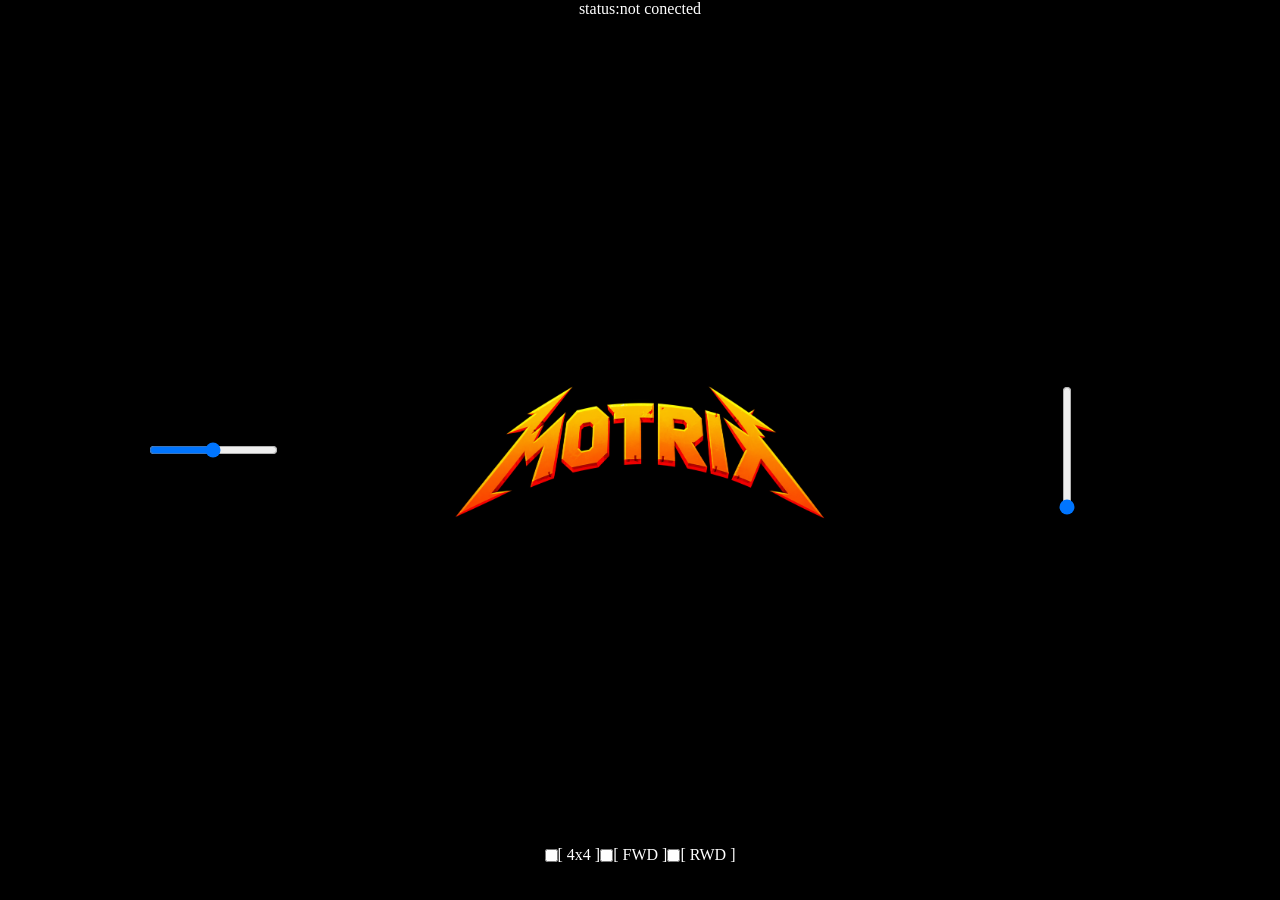
==== index.html @ ee0f8eaa "interface creation" ====
<!DOCTYPE html>
<html lang="en">

<head>
    <meta charset="UTF-8">
    <meta name="viewport" content="width=device-width, initial-scale=1.0">

    <link rel="stylesheet" href="./style.css">
    <link rel="icon" href="./images/favicon.png">

    <title>Motrix</title>
</head>

<body>

    <main>

        <div class="status">

            <span id="statusSpan">status:</span>
            <span id="conectionStatus">not conected</span>

        </div>

        <div class="steeringDiv">

            <input type="range" id="steering" min="-100" max="100" value="0">

        </div>

        <div class="logoDiv">

            <img id="logo" src="./images/motrix.png">

        </div>

        <div class="throttleDiv">

            <input type="range" id="throttle" min="-100" max="100" value="-100">

        </div>

        <div class="tractionDiv">

            <input type="checkbox" id="drive4x4">
            <label for="drive4x4">[ 4x4 ]</label>

            <input type="checkbox" id="driveFWD">
            <label for="driveFWD">[ FWD ]</label>

            <input type="checkbox" id="driveRWD">
            <label for="driveRWD">[ RWD ]</label>

        </div>

    </main>

</body>

</html>
---- style.css ----
* {
    margin: 0;
    padding: 0;
    box-sizing: border-box;
}

body {
    background-color: black;
    color: white;

    width: 100vw;
    height: 100vh;
}

main {
    width: 100%;
    height: 100%;

    display: grid;

    grid-template-columns: 1fr 1fr 1fr;
    grid-template-rows: 10% 80% 10%;
}

/* STATUS */

.status {
    grid-column: 1 / 4;
    grid-row: 1;

    display: flex;
    justify-content: center;
    align-items: flex-start;
}

/* STEERING */

.steeringDiv {
    grid-column: 1;
    grid-row: 2;
}

/* LOGO */

.logoDiv {
    grid-column: 2;
    grid-row: 2;
}

#logo {
    width: 90%;
    height: auto;
}

/* THROTTLE */

.throttleDiv {
    grid-column: 3;
    grid-row: 2;
}

#throttle {
    writing-mode: vertical-lr;
    direction: rtl;
}

/* TRAÇÃO */

.tractionDiv {
    grid-column: 1 / 4;
    grid-row: 3;
}

/* CENTRALIZAÇÃO */

.steeringDiv,
.logoDiv,
.throttleDiv,
.tractionDiv {
    display: flex;
    justify-content: center;
    align-items: center;
}
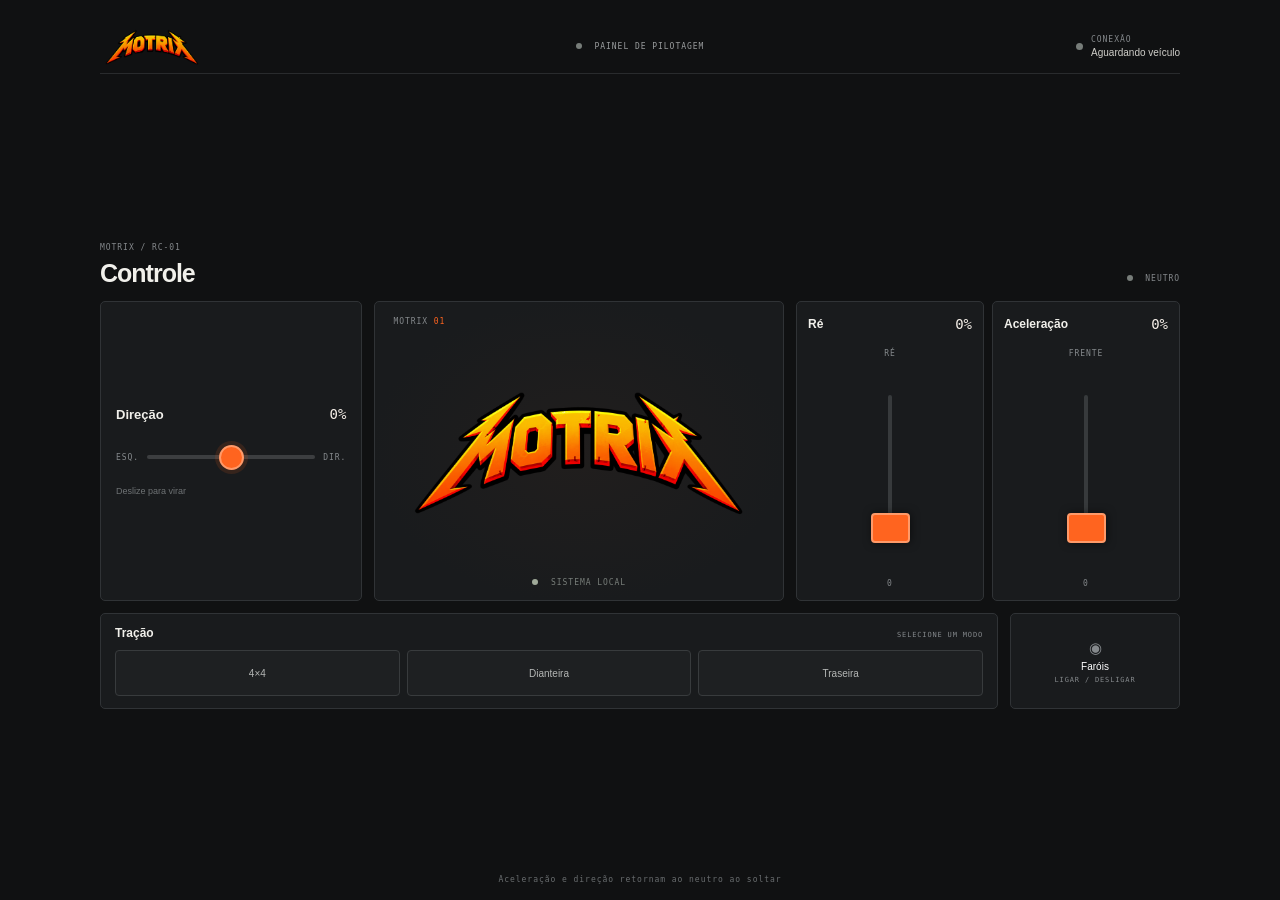
==== commit 29f92740: "feat: front end responsive and PWA" ====
--- a/index.html
+++ b/index.html
@@ -1,60 +1,91 @@
-<!DOCTYPE html>
-<html lang="en">
+﻿<!DOCTYPE html>
+<html lang="pt-BR">
+<head>
+  <meta charset="UTF-8">
+  <meta name="viewport" content="width=device-width, initial-scale=1.0, viewport-fit=cover">
+  <meta name="theme-color" content="#101112">
+  <meta name="mobile-web-app-capable" content="yes">
+  <meta name="apple-mobile-web-app-capable" content="yes">
+  <meta name="apple-mobile-web-app-status-bar-style" content="black-translucent">
+  <meta name="description" content="Painel de controle do carrinho Motrix.">
+  <link rel="apple-touch-icon" href="./images/motrix-192.png">
+  <link rel="manifest" href="./manifest.webmanifest">
+  <link rel="stylesheet" href="./style.css">
+  <link rel="icon" href="./images/favicon02.png">
+  <title>Motrix — Controle</title>
+</head>
+<body>
+  <main class="dashboard">
+    <header class="topbar">
+      <a class="brand" href="#inicio" aria-label="Motrix"><img src="./images/motrix.png" alt="Motrix"></a>
+      <div class="session-label"><span aria-hidden="true"></span> PAINEL DE PILOTAGEM</div>
+      <div class="topbar-actions">
+        <div class="connection" role="status" aria-live="polite">
+          <i class="connection-light" aria-hidden="true"></i>
+          <span><small>CONEXÃO</small><strong id="connectionStatus">Aguardando veículo</strong></span>
+        </div>
+        <button class="install-button" id="installButton" type="button" hidden>Instalar</button>
+      </div>
+    </header>
 
-<head>
-    <meta charset="UTF-8">
-    <meta name="viewport" content="width=device-width, initial-scale=1.0">
+    <section class="control-deck" id="inicio" aria-label="Controles do Motrix">
+      <div class="deck-heading">
+        <div><span class="eyebrow">MOTRIX / RC-01</span><h1>Controle</h1></div>
+        <span class="neutral-state"><i aria-hidden="true"></i> NEUTRO</span>
+      </div>
 
-    <link rel="stylesheet" href="./style.css">
-    <link rel="icon" href="./images/favicon.png">
+      <div class="cockpit">
+        <section class="control-card steering-card" aria-labelledby="steeringTitle">
+          <div class="control-title"><h2 id="steeringTitle">Direção</h2><output class="value" id="steeringValue" for="steering">0%</output></div>
+          <div class="steering-range">
+            <span class="range-caption" aria-hidden="true">ESQ.</span>
+            <input class="horizontal-range" id="steering" type="range" min="-100" max="100" value="0" aria-label="Direção, esquerda a direita">
+            <span class="range-caption" aria-hidden="true">DIR.</span>
+          </div>
+          <p class="control-hint">Deslize para virar</p>
+        </section>
 
-    <title>Motrix</title>
-</head>
+        <section class="vehicle-panel" aria-label="Identidade Motrix">
+          <span class="vehicle-label">MOTRIX <b>01</b></span>
+          <img class="vehicle-logo" src="./images/motrix.png" alt="Logo Motrix">
+          <span class="vehicle-status"><i aria-hidden="true"></i> SISTEMA LOCAL</span>
+        </section>
 
-<body>
+        <div class="drive-controls" aria-label="Movimento">
+          <section class="control-card drive-card" aria-labelledby="reverseTitle">
+            <div class="control-title"><h2 id="reverseTitle">Ré</h2><output class="value" id="reverseValue" for="reverse">0%</output></div>
+            <div class="vertical-control">
+              <span class="range-caption">RÉ</span>
+              <div class="range-shell"><div class="range-track" aria-hidden="true"></div><input class="vertical-range" id="reverse" type="range" min="0" max="100" value="0" aria-label="Velocidade em ré"><span class="range-thumb" aria-hidden="true"></span></div>
+              <span class="range-caption">0</span>
+            </div>
+          </section>
+          <section class="control-card drive-card" aria-labelledby="throttleTitle">
+            <div class="control-title"><h2 id="throttleTitle">Aceleração</h2><output class="value" id="throttleValue" for="throttle">0%</output></div>
+            <div class="vertical-control">
+              <span class="range-caption">FRENTE</span>
+              <div class="range-shell"><div class="range-track" aria-hidden="true"></div><input class="vertical-range" id="throttle" type="range" min="0" max="100" value="0" aria-label="Velocidade para frente"><span class="range-thumb" aria-hidden="true"></span></div>
+              <span class="range-caption">0</span>
+            </div>
+          </section>
+        </div>
+      </div>
 
-    <main>
+      <footer class="bottom-controls">
+        <section class="traction-block" aria-label="Tração">
+          <div class="bottom-heading"><h2>Tração</h2><span>SELECIONE UM MODO</span></div>
+          <div class="traction-options" role="group" aria-label="Modo de tração">
+            <button class="traction-option" type="button" data-drive="4x4" aria-pressed="false">4×4</button>
+            <button class="traction-option" type="button" data-drive="fwd" aria-pressed="false">Dianteira</button>
+            <button class="traction-option" type="button" data-drive="rwd" aria-pressed="false">Traseira</button>
+          </div>
+        </section>
+        <button class="lights-control" id="lightsToggle" type="button" aria-pressed="false"><span class="light-icon" aria-hidden="true">◉</span><span class="lights-name">Faróis</span><span class="hold-label">LIGAR / DESLIGAR</span></button>
+      </footer>
+    </section>
+    <p class="footer-note">Aceleração e direção retornam ao neutro ao soltar</p>
+  </main>
+  <script src="./main.js" defer></script>
+</body>
+</html>
 
-        <div class="status">
-
-            <span id="statusSpan">status:</span>
-            <span id="conectionStatus">not conected</span>
-
-        </div>
-
-        <div class="steeringDiv">
-
-            <input type="range" id="steering" min="-100" max="100" value="0">
-
-        </div>
-
-        <div class="logoDiv">
-
-            <img id="logo" src="./images/motrix.png">
-
-        </div>
-
-        <div class="throttleDiv">
-
-            <input type="range" id="throttle" min="-100" max="100" value="-100">
-
-        </div>
-
-        <div class="tractionDiv">
-
-            <input type="checkbox" id="drive4x4">
-            <label for="drive4x4">[ 4x4 ]</label>
-
-            <input type="checkbox" id="driveFWD">
-            <label for="driveFWD">[ FWD ]</label>
-
-            <input type="checkbox" id="driveRWD">
-            <label for="driveRWD">[ RWD ]</label>
-
-        </div>
-
-    </main>
-
-</body>
-
-</html>
--- a/style.css
+++ b/style.css
@@ -1,83 +1,283 @@
-* {
-    margin: 0;
-    padding: 0;
-    box-sizing: border-box;
-}
-
+﻿:root {
+  color-scheme: dark;
+  --bg: #101112;
+  --surface: #191b1d;
+  --line: #303336;
+  --text: #f1f0eb;
+  --muted: #85898c;
+  --accent: #ff641f;
+  --sans: Inter, "Segoe UI", Arial, sans-serif;
+  --mono: "SFMono-Regular", Consolas, monospace;
+}
+
+* { box-sizing: border-box; }
+html { min-width: 320px; min-height: 100%; background: var(--bg); }
 body {
-    background-color: black;
-    color: white;
-
-    width: 100vw;
-    height: 100vh;
-}
-
-main {
-    width: 100%;
-    height: 100%;
-
-    display: grid;
-
-    grid-template-columns: 1fr 1fr 1fr;
-    grid-template-rows: 10% 80% 10%;
-}
-
-/* STATUS */
-
-.status {
-    grid-column: 1 / 4;
-    grid-row: 1;
-
-    display: flex;
-    justify-content: center;
-    align-items: flex-start;
-}
-
-/* STEERING */
-
-.steeringDiv {
-    grid-column: 1;
-    grid-row: 2;
-}
-
-/* LOGO */
-
-.logoDiv {
-    grid-column: 2;
-    grid-row: 2;
-}
-
-#logo {
-    width: 90%;
-    height: auto;
-}
-
-/* THROTTLE */
-
-.throttleDiv {
-    grid-column: 3;
-    grid-row: 2;
-}
-
-#throttle {
-    writing-mode: vertical-lr;
-    direction: rtl;
-}
-
-/* TRAÇÃO */
-
-.tractionDiv {
-    grid-column: 1 / 4;
-    grid-row: 3;
-}
-
-/* CENTRALIZAÇÃO */
-
-.steeringDiv,
-.logoDiv,
-.throttleDiv,
-.tractionDiv {
-    display: flex;
-    justify-content: center;
-    align-items: center;
-}+  margin: 0;
+  min-height: 100svh;
+  background: var(--bg);
+  color: var(--text);
+  font-family: var(--sans);
+  -webkit-font-smoothing: antialiased;
+  overscroll-behavior: none;
+  -webkit-tap-highlight-color: transparent;
+}
+button, input { font: inherit; }
+.dashboard {
+  width: min(1080px, calc(100% - 48px));
+  min-height: 100svh;
+  margin: 0 auto;
+  padding: 20px 0 max(16px, env(safe-area-inset-bottom));
+  display: flex;
+  flex-direction: column;
+}
+.topbar {
+  min-height: 54px;
+  display: grid;
+  grid-template-columns: 1fr auto 1fr;
+  align-items: center;
+  gap: 16px;
+  border-bottom: 1px solid #292b2d;
+}
+.brand { display: flex; width: max-content; align-items: center; }
+.brand img { display: block; width: 104px; height: 36px; object-fit: contain; }
+.session-label, .eyebrow, .neutral-state, .connection small, .range-caption,
+.vehicle-label, .vehicle-status, .bottom-heading span, .hold-label, .footer-note {
+  font-family: var(--mono);
+  font-size: 8px;
+  letter-spacing: .12em;
+}
+.session-label { color: #9a9d9e; white-space: nowrap; }
+.session-label span, .vehicle-status i, .neutral-state i {
+  display: inline-block;
+  width: 6px;
+  height: 6px;
+  margin-right: 7px;
+  border-radius: 50%;
+  background: #777d79;
+}
+.topbar-actions { justify-self: end; display: flex; align-items: center; gap: 12px; }
+.connection { display: flex; align-items: center; gap: 8px; }
+.connection-light { width: 7px; height: 7px; border-radius: 50%; background: #777d79; }
+.connection>span:last-child { display: grid; gap: 3px; }
+.connection small, .eyebrow { color: var(--muted); }
+.connection strong { color: #d0cfca; font-size: 10px; font-weight: 500; }
+.install-button {
+  min-height: 34px;
+  border: 1px solid #4b382e;
+  border-radius: 4px;
+  background: transparent;
+  color: #f0c3ad;
+  padding: 0 10px;
+  font-size: 10px;
+}
+.install-button[hidden] { display: none; }
+.control-deck { width: 100%; margin: auto 0; padding: 30px 0 22px; }
+.deck-heading { display: flex; justify-content: space-between; align-items: end; margin-bottom: 14px; }
+h1 { margin: 5px 0 0; font-size: 25px; line-height: 1.15; letter-spacing: -.04em; font-weight: 560; }
+.neutral-state { color: #85898c; padding-bottom: 4px; }
+.neutral-state i { width: 6px; height: 6px; background: #777d79; }
+.cockpit {
+  display: grid;
+  grid-template-columns: minmax(170px, .82fr) minmax(230px, 1.28fr) minmax(250px, 1.2fr);
+  gap: 12px;
+  min-height: 300px;
+}
+.control-card, .vehicle-panel {
+  min-width: 0;
+  border: 1px solid var(--line);
+  border-radius: 5px;
+  background: var(--surface);
+}
+.control-card { padding: 15px; }
+.steering-card { display: flex; flex-direction: column; justify-content: center; }
+.control-title { display: flex; align-items: center; justify-content: space-between; gap: 8px; }
+.control-title h2, .bottom-heading h2 { margin: 0; font-size: 13px; font-weight: 550; }
+.value { color: #f4eee7; font: 500 14px var(--mono); font-variant-numeric: tabular-nums; }
+.steering-range { display: flex; align-items: center; gap: 8px; margin-top: 16px; }
+.range-caption { color: var(--muted); font-size: 8px; white-space: nowrap; }
+.horizontal-range {
+  width: 100%;
+  height: 38px;
+  margin: 0;
+  appearance: none;
+  -webkit-appearance: none;
+  background: transparent;
+  touch-action: none;
+  cursor: pointer;
+}
+.horizontal-range::-webkit-slider-runnable-track {
+  height: 4px;
+  border-radius: 5px;
+  background: linear-gradient(to right, #3c3e40 0%, #3c3e40 49.5%, #77797b 49.5%, #77797b 50.5%, #3c3e40 50.5%, #3c3e40 100%);
+}
+.horizontal-range::-moz-range-track { height: 4px; border-radius: 5px; background: #3c3e40; }
+.horizontal-range::-moz-range-progress { height: 4px; background: var(--accent); }
+.horizontal-range::-webkit-slider-thumb {
+  width: 25px;
+  height: 25px;
+  margin-top: -10.5px;
+  appearance: none;
+  -webkit-appearance: none;
+  border: 2px solid #ff9a69;
+  border-radius: 50%;
+  background: var(--accent);
+  box-shadow: 0 0 0 4px #ff641f20;
+}
+.horizontal-range::-moz-range-thumb { width: 22px; height: 22px; border: 2px solid #ff9a69; border-radius: 50%; background: var(--accent); }
+.control-hint { margin: 10px 0 0; color: #6f7375; font-size: 9px; }
+.vehicle-panel {
+  display: flex;
+  flex-direction: column;
+  align-items: center;
+  justify-content: space-between;
+  padding: 15px 18px 13px;
+  background: radial-gradient(ellipse at center, #211e1d 0%, var(--surface) 72%);
+}
+.vehicle-label { align-self: flex-start; color: #85898c; }
+.vehicle-label b { color: var(--accent); font-weight: 500; }
+.vehicle-logo { display: block; width: min(90%, 390px); max-height: 190px; object-fit: contain; }
+.vehicle-status { color: #777d79; }
+.vehicle-status i { width: 6px; height: 6px; background: #a0aa99; }
+.drive-controls { min-width: 0; display: grid; grid-template-columns: repeat(2, minmax(0, 1fr)); gap: 8px; }
+.drive-card { display: flex; flex-direction: column; padding: 14px 11px 12px; }
+.drive-card .control-title h2 { font-size: 12px; }
+.vertical-control {
+  flex: 1;
+  min-height: 205px;
+  display: flex;
+  flex-direction: column;
+  align-items: center;
+  justify-content: space-between;
+  padding-top: 17px;
+}
+.range-shell { position: relative; width: 50px; height: 148px; display: flex; align-items: center; justify-content: center; }
+.range-track { position: absolute; top: 0; bottom: 0; left: 50%; width: 4px; transform: translateX(-50%); border-radius: 4px; background: #373a3c; }
+.vertical-range {
+  position: absolute;
+  z-index: 2;
+  width: 148px;
+  height: 46px;
+  margin: 0;
+  appearance: none;
+  -webkit-appearance: none;
+  background: transparent;
+  transform: rotate(-90deg);
+  touch-action: none;
+  cursor: pointer;
+}
+.vertical-range::-webkit-slider-runnable-track { height: 46px; background: transparent; }
+.vertical-range::-moz-range-track { height: 46px; background: transparent; }
+.vertical-range::-webkit-slider-thumb {
+  width: 30px;
+  height: 39px;
+  margin-top: 3.5px;
+  appearance: none;
+  -webkit-appearance: none;
+  border: 2px solid #ff9a69;
+  border-radius: 4px;
+  background: var(--accent);
+  box-shadow: 0 1px 9px #0008;
+}
+.vertical-range::-moz-range-thumb { width: 28px; height: 37px; border: 2px solid #ff9a69; border-radius: 4px; background: var(--accent); }
+.range-thumb {
+  position: absolute;
+  z-index: 1;
+  top: calc((100% - 39px) * (1 - var(--progress, 0)));
+  width: 30px;
+  height: 39px;
+  border-radius: 4px;
+  pointer-events: none;
+}
+.bottom-controls {
+  display: grid;
+  grid-template-columns: 1fr 170px;
+  align-items: stretch;
+  gap: 12px;
+  margin-top: 12px;
+}
+.traction-block, .lights-control { border: 1px solid var(--line); border-radius: 5px; background: var(--surface); }
+.traction-block { min-width: 0; padding: 12px 14px; }
+.bottom-heading { display: flex; align-items: baseline; justify-content: space-between; gap: 8px; margin-bottom: 10px; }
+.bottom-heading h2 { font-size: 12px; }
+.bottom-heading span, .hold-label { color: var(--muted); font-size: 7px; }
+.traction-options { display: grid; grid-template-columns: repeat(3, minmax(0, 1fr)); gap: 7px; }
+.traction-option, .lights-control { min-height: 46px; touch-action: none; cursor: pointer; }
+.traction-option {
+  padding: 6px 4px;
+  border: 1px solid #383b3d;
+  border-radius: 4px;
+  background: #1e2022;
+  color: #b4b6b5;
+  font-size: 10px;
+  transition: background .12s, border-color .12s, color .12s;
+}
+.traction-option[aria-pressed="true"], .lights-control[aria-pressed="true"] { border-color: #cf5427; background: #321f17; color: #fff0e8; }
+.lights-control { display: flex; flex-direction: column; align-items: center; justify-content: center; gap: 4px; padding: 8px; }
+.light-icon { color: #85898c; font-size: 15px; }
+.lights-control[aria-pressed="true"] .light-icon { color: #ffbd6a; }
+.lights-name { font-size: 10px; }
+.footer-note { margin: 0; padding-top: 12px; color: #696d6f; text-align: center; font-size: 8px; }
+button:focus-visible, input:focus-visible { outline: 2px solid #ff9867; outline-offset: 3px; }
+
+@media (max-width: 760px) {
+  .dashboard { width: calc(100% - 32px); padding-top: max(10px, env(safe-area-inset-top)); }
+  .topbar { min-height: 50px; grid-template-columns: 1fr auto; gap: 8px; }
+  .brand img { width: 88px; height: 32px; }
+  .session-label { display: none; }
+  .topbar-actions { gap: 8px; }
+  .connection { gap: 6px; }
+  .connection strong { font-size: 9px; }
+  .install-button { min-height: 34px; padding: 0 8px; }
+  .control-deck { margin: 0; padding: 18px 0 12px; }
+  .deck-heading { margin-bottom: 10px; }
+  h1 { font-size: 22px; }
+  .cockpit {
+    grid-template-columns: minmax(0, 1fr) minmax(0, 1fr);
+    grid-template-areas: "vehicle vehicle" "steering steering" "drive drive";
+    gap: 9px;
+    min-height: 0;
+  }
+  .vehicle-panel { grid-area: vehicle; min-height: 142px; padding: 10px 13px; }
+  .vehicle-logo { width: min(62%, 260px); max-height: 90px; }
+  .vehicle-label, .vehicle-status { font-size: 7px; }
+  .steering-card { grid-area: steering; min-height: 100px; padding: 12px 13px 10px; }
+  .steering-range { margin-top: 7px; }
+  .horizontal-range { height: 34px; }
+  .control-hint { display: none; }
+  .drive-controls { grid-area: drive; gap: 9px; }
+  .drive-card { min-height: 184px; padding: 12px 11px 10px; }
+  .vertical-control { min-height: 0; height: 137px; padding-top: 10px; }
+  .range-shell { height: 104px; }
+  .vertical-range { width: 104px; }
+  .bottom-controls { grid-template-columns: minmax(0, 1fr) 112px; gap: 9px; margin-top: 9px; }
+  .traction-block { padding: 10px; }
+  .bottom-heading { margin-bottom: 8px; }
+  .bottom-heading span { font-size: 6px; }
+  .traction-options { gap: 5px; }
+  .traction-option { min-height: 44px; font-size: 9px; }
+  .lights-control { min-height: 72px; }
+}
+
+@media (max-width: 380px) {
+  .dashboard { width: calc(100% - 22px); }
+  .connection small { font-size: 7px; }
+  .connection strong { font-size: 8px; }
+  .install-button { font-size: 9px; }
+  .bottom-controls { grid-template-columns: minmax(0, 1fr) 88px; gap: 7px; }
+  .traction-block { padding: 9px 7px; }
+  .bottom-heading span { letter-spacing: .04em; }
+  .traction-option { padding: 5px 2px; font-size: 8px; }
+  .lights-control { padding: 5px; }
+}
+
+@media (max-height: 600px) and (min-width: 761px) {
+  .dashboard { padding-top: 8px; }
+  .control-deck { padding-top: 12px; padding-bottom: 10px; }
+  .deck-heading { margin-bottom: 8px; }
+  .cockpit { min-height: 250px; }
+  .vertical-control { min-height: 0; }
+  .range-shell { height: 125px; }
+  .vertical-range { width: 125px; }
+  .vehicle-logo { max-height: 150px; }
+}
